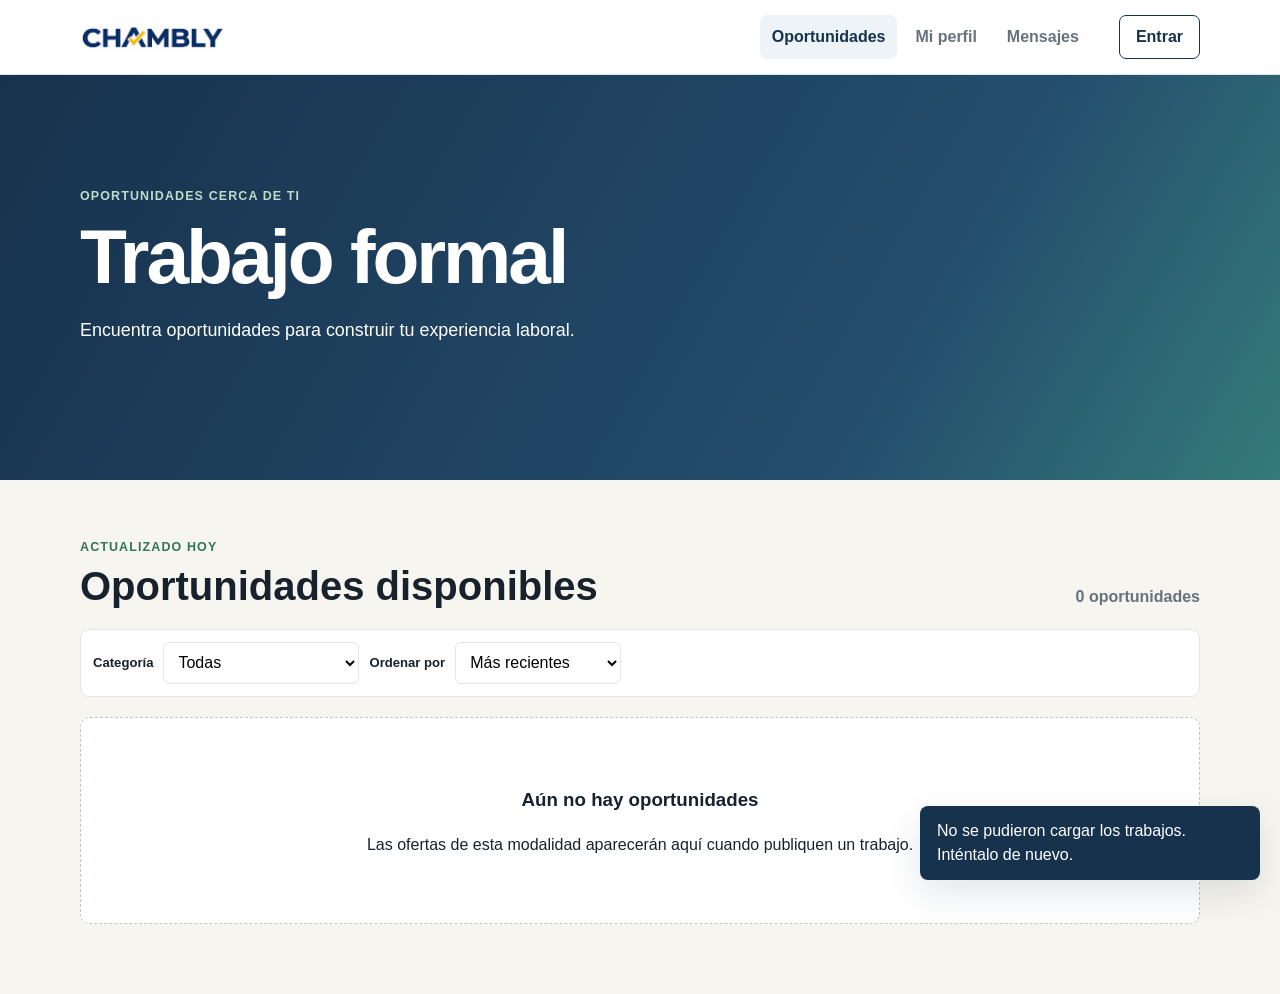
==== trabajoformal.html @ 886524de "Separar perfiles y modalidades Co-authored-by: Copilot App <223556219+Copilot@users.noreply.github.c" ====
<!doctype html>
<html lang="es">
<head>
  <meta charset="utf-8">
  <meta name="viewport" content="width=device-width, initial-scale=1">
  <meta name="theme-color" content="#17324d">
  <meta name="description" content="Encuentra oportunidades laborales formales en Lima con Chambly.">
  <title>Chambly | Trabajo formal</title>
  <link rel="stylesheet" href="styles.css">
</head>
<body class="work-page" data-job-type="Formal">
  <a class="skip-link" href="#contenido">Saltar al contenido</a>
  <datalist id="district-list">
    <option value="Ancón"><option value="Ate"><option value="Barranco"><option value="Breña">
    <option value="Carabayllo"><option value="Chaclacayo"><option value="Chorrillos">
    <option value="Cieneguilla"><option value="Comas"><option value="El Agustino">
    <option value="Independencia"><option value="Jesús María"><option value="La Molina">
    <option value="La Victoria"><option value="Lince"><option value="Los Olivos">
    <option value="Lurigancho"><option value="Lurín"><option value="Magdalena del Mar">
    <option value="Miraflores"><option value="Pachacámac"><option value="Pucusana">
    <option value="Pueblo Libre"><option value="Puente Piedra"><option value="Rímac">
    <option value="San Bartolo"><option value="San Borja"><option value="San Isidro">
    <option value="San Juan de Lurigancho"><option value="San Juan de Miraflores">
    <option value="San Luis"><option value="San Martín de Porres"><option value="Santa Anita">
    <option value="Santa María del Mar"><option value="Santa Rosa"><option value="Santiago de Surco">
    <option value="Surquillo"><option value="Villa El Salvador"><option value="Villa María del Triunfo">
  </datalist>
  <header class="header">
    <div class="container header-inner">
      <a class="brand" href="index.html" aria-label="Volver a elegir una modalidad">
        <img class="brand-image" src="assets/chambly-wordmark.png" alt="Chambly">
      </a>
      <nav class="desktop-nav" aria-label="Navegación principal">
        <button type="button" class="nav-link active" data-view="buscar">Oportunidades</button>
        <button type="button" class="nav-link" data-view="perfil">Mi perfil</button>
        <button type="button" class="nav-link" data-view="mensajes">Mensajes</button>
      </nav>
      <button class="account-button" type="button" id="account-button">Entrar</button>
    </div>
  </header>

  <main id="contenido">
    <section class="view active" id="buscar-view" aria-labelledby="buscar-title">
      <div class="hero">
        <div class="container">
          <div class="hero-copy">
            <p class="kicker">Oportunidades cerca de ti</p>
            <h1 id="buscar-title">Trabajo formal</h1>
            <p>Encuentra oportunidades para construir tu experiencia laboral.</p>
          </div>
        </div>
      </div>

      <div class="container listings-section">
        <div class="section-heading">
          <div>
            <p class="kicker">Actualizado hoy</p>
            <h2>Oportunidades disponibles</h2>
          </div>
          <p id="result-count" aria-live="polite"></p>
        </div>
        <div class="filter-row">
          <label for="category-filter">Categoría</label>
          <select id="category-filter">
            <option value="todas">Todas</option>
            <option value="Servicios">Servicios</option>
            <option value="Comercio">Comercio</option>
            <option value="Tecnología">Tecnología</option>
            <option value="Educación">Educación</option>
            <option value="Atención al cliente">Atención al cliente</option>
            <option value="Construcción">Construcción</option>
          </select>
          <label for="sort-filter">Ordenar por</label>
          <select id="sort-filter">
            <option value="recientes">Más recientes</option>
          </select>
        </div>
        <div class="job-grid" id="job-grid"></div>
      </div>
    </section>

    <section class="view" id="anunciar-view" aria-labelledby="anunciar-title">
      <div class="container narrow-page">
        <p class="kicker">Publica una oportunidad</p>
        <h1 id="anunciar-title">Anunciar un trabajo</h1>
        <p class="page-intro">Completa los datos. Las personas podrán postularse y conversar contigo desde el buzón.</p>

        <form class="publish-form" id="publish-form">
          <div class="form-grid">
            <div class="field">
              <label for="publish-title">Título del trabajo *</label>
              <input id="publish-title" name="title" required maxlength="70" placeholder="Ej. Ayuda para mudanza">
            </div>
            <div class="field">
              <label for="publish-category">Categoría *</label>
              <select id="publish-category" name="category" required>
                <option value="Servicios">Servicios</option>
                <option value="Comercio">Comercio</option>
                <option value="Tecnología">Tecnología</option>
                <option value="Educación">Educación</option>
                <option value="Atención al cliente">Atención al cliente</option>
                <option value="Construcción">Construcción</option>
              </select>
            </div>
            <div class="field">
              <label for="publish-applicant-limit">Máximo de postulantes *</label>
              <select id="publish-applicant-limit" name="applicantLimit" required>
                <option value="1">1 postulante</option>
                <option value="2">2 postulantes</option>
                <option value="3">3 postulantes</option>
                <option value="4">4 postulantes</option>
                <option value="5">5 postulantes</option>
                <option value="6">6 postulantes</option>
                <option value="7">7 postulantes</option>
                <option value="8">8 postulantes</option>
                <option value="9">9 postulantes</option>
                <option value="10" selected>10 postulantes</option>
              </select>
            </div>
            <div class="field">
              <label for="publish-city">Distrito de Lima *</label>
              <input id="publish-city" name="city" required maxlength="50" placeholder="Ej. Miraflores" list="district-list">
            </div>
            <div class="field">
              <label for="publish-pay">Pago o salario *</label>
              <input id="publish-pay" name="pay" required maxlength="60" placeholder="Ej. S/ 80 por día">
            </div>
            <div class="field">
              <label for="publish-schedule">Horario</label>
              <input id="publish-schedule" name="schedule" maxlength="60" placeholder="Ej. Sábado desde las 8:00 a. m.">
            </div>
          </div>
          <div class="field">
            <label for="publish-description">Descripción *</label>
            <textarea id="publish-description" name="description" required maxlength="800" rows="5" placeholder="Explica qué se necesita, dónde y qué debe saber hacer la persona."></textarea>
          </div>
          <button class="primary-button" type="submit">Publicar trabajo</button>
        </form>

        <section class="my-jobs" aria-labelledby="my-jobs-title">
          <div class="section-heading">
            <h2 id="my-jobs-title">Mis anuncios</h2>
            <span id="my-job-count"></span>
          </div>
          <div id="my-job-list"></div>
        </section>
      </div>
    </section>

    <section class="view" id="perfil-view" aria-labelledby="perfil-title">
      <div class="container narrow-page">
        <p class="kicker">Tu perfil de trabajo formal</p>
        <h1 id="perfil-title">Mi perfil</h1>
        <p class="page-intro">Administra la foto, el CV y el distrito de tu perfil para esta modalidad.</p>
        <form class="publish-form" id="profile-form">
          <div class="profile-editor">
            <img id="profile-photo-preview" class="profile-avatar" src="assets/no-profile.svg" alt="Foto de perfil">
            <div class="field">
              <label for="profile-photo">Foto de perfil</label>
              <input id="profile-photo" type="file" accept="image/png,image/jpeg,image/webp">
            </div>
          </div>
          <div class="field">
            <label for="profile-cv">CV en PDF</label>
            <input id="profile-cv" type="file" accept="application/pdf,.pdf">
            <a id="profile-cv-current" class="profile-cv-link" hidden target="_blank" rel="noopener">Ver CV guardado</a>
          </div>
          <div class="field">
            <label for="profile-district">Distrito donde te encuentras *</label>
            <input id="profile-district" list="district-list" maxlength="50" required placeholder="Busca tu distrito">
          </div>
          <button class="primary-button" type="submit">Guardar perfil</button>
        </form>
      </div>
    </section>

    <section class="view" id="mensajes-view" aria-labelledby="mensajes-title">
      <div class="container messages-page">
        <div class="messages-heading">
          <div>
            <p class="kicker">Buzón personal</p>
            <h1 id="mensajes-title">Mensajes</h1>
          </div>
        </div>
        <div class="messenger">
          <aside class="conversation-list" aria-label="Conversaciones">
            <div id="conversation-list"></div>
          </aside>
          <section class="chat-panel" aria-label="Chat">
            <div id="chat-empty" class="chat-empty">
              <div class="chat-empty-symbol" aria-hidden="true">●</div>
              <h2>Selecciona una conversación</h2>
              <p>Las postulaciones y respuestas aparecerán aquí.</p>
            </div>
            <div id="chat-active" hidden>
              <header class="chat-header">
                <div>
                  <strong id="chat-name"></strong>
                  <p id="chat-job"></p>
                </div>
              </header>
              <div class="chat-messages" id="chat-messages" aria-live="polite"></div>
              <form class="chat-form" id="chat-form">
                <label class="sr-only" for="chat-input">Escribe un mensaje</label>
                <input id="chat-input" autocomplete="off" maxlength="2000" required placeholder="Escribe un mensaje...">
                <button type="submit" aria-label="Enviar mensaje">Enviar</button>
              </form>
            </div>
          </section>
        </div>
      </div>
    </section>
  </main>

  <dialog id="auth-dialog" aria-labelledby="auth-title">
    <button class="dialog-close" type="button" data-close-dialog aria-label="Cerrar">×</button>
    <div id="auth-content"></div>
  </dialog>

  <dialog id="job-dialog" aria-labelledby="job-dialog-title">
    <button class="dialog-close" type="button" data-close-dialog aria-label="Cerrar">×</button>
    <div id="job-dialog-content"></div>
  </dialog>

  <dialog id="profile-dialog" aria-labelledby="profile-dialog-title">
    <button class="dialog-close" type="button" data-close-dialog aria-label="Cerrar">×</button>
    <div id="profile-dialog-content"></div>
  </dialog>

  <div class="toast" id="toast" role="status" aria-live="polite"></div>
  <script src="script.js"></script>
</body>
</html>
---- styles.css ----
:root {
  --ink: #17222d;
  --muted: #66727d;
  --navy: #17324d;
  --blue: #1d6fa5;
  --blue-dark: #155b89;
  --mint: #deefe8;
  --green: #31745a;
  --orange: #f3a847;
  --cream: #f7f5ef;
  --white: #fff;
  --line: #dfe5e8;
  --shadow: 0 14px 36px rgba(23, 50, 77, .12);
}

* { box-sizing: border-box; }
html { scroll-behavior: smooth; }
body { margin: 0; color: var(--ink); background: var(--cream); font-family: Arial, Helvetica, sans-serif; line-height: 1.5; }
button, input, select, textarea { font: inherit; }
button, a, input, select, textarea { outline-offset: 3px; }
:focus-visible { outline: 3px solid #f2b84b; }
.sr-only { position: absolute; width: 1px; height: 1px; padding: 0; margin: -1px; overflow: hidden; clip: rect(0,0,0,0); white-space: nowrap; border: 0; }
.skip-link { position: fixed; z-index: 100; top: -100px; left: 12px; padding: 10px 14px; color: white; background: var(--navy); border-radius: 6px; }
.skip-link:focus { top: 12px; }
.container { width: min(1120px, calc(100% - 40px)); margin-inline: auto; }

.header { display: block; position: sticky; top: 0; z-index: 30; background: rgba(255,255,255,.97); border-bottom: 1px solid var(--line); }
.header-inner { min-height: 74px; display: flex; align-items: center; justify-content: space-between; gap: 28px; }
.brand { display: flex; align-items: center; gap: 10px; border: 0; color: var(--navy); background: transparent; font-weight: 900; font-size: 1.12rem; text-decoration: none; cursor: pointer; }
.brand-image { width: 145px; height: auto; display: block; border-radius: 8px; }
.desktop-nav { display: flex; align-items: center; gap: 6px; margin-left: auto; }
.nav-link { min-height: 44px; padding: 8px 12px; border: 0; border-radius: 7px; color: var(--muted); background: transparent; font-weight: 800; cursor: pointer; }
.nav-link:hover, .nav-link.active { color: var(--navy); background: #edf3f6; }
.account-button { min-height: 44px; padding: 8px 16px; border: 1px solid var(--navy); border-radius: 7px; color: var(--navy); background: white; font-weight: 900; cursor: pointer; }
.account-button:hover { color: white; background: var(--navy); }

.view { display: none; }
.view.active { display: block; }
body[data-job-type="Formal"] #anunciar-view { display: none !important; }
.welcome-page { min-height: calc(100vh - 74px); display: grid; place-items: center; padding: 36px 20px; color: white; background: linear-gradient(145deg, #19334f 0%, #233d58 55%, #172b42 100%); text-align: center; }
.welcome-content { max-width: 900px; }
.welcome-content .kicker { color: #e5c25b; }
.welcome-content h1 { font-size: clamp(2.4rem, 5vw, 3.5rem); letter-spacing: 0; }
.welcome-question { margin: 8px 0 22px; font-size: clamp(1.25rem, 3vw, 1.8rem); }
.work-choice-grid { display: grid; grid-template-columns: repeat(2, minmax(0, 1fr)); max-width: 760px; margin-inline: auto; }
.work-choice { min-height: 360px; display: flex; align-items: center; flex-direction: column; justify-content: space-between; gap: 12px; padding: 10px 22px 18px; border: 0; color: white; background: transparent; cursor: pointer; }
.work-choice + .work-choice { border-left: 3px solid rgba(255,255,255,.85); }
.work-choice:hover .choice-illustration { transform: translateY(-4px); }
.choice-title { font-size: clamp(1.35rem, 3vw, 1.7rem); font-weight: 900; line-height: 1.2; }
.choice-illustration { width: min(190px, 90%); display: block; transition: transform .18s ease; }
.choice-illustration svg { width: 100%; height: auto; overflow: visible; }
.no-profile-icon { width: min(180px, 80%); }
.work-choice { text-decoration: none; }
.choice-caption { font-size: clamp(1.15rem, 2.8vw, 1.6rem); line-height: 1.25; }
.kicker { margin: 0 0 7px; color: var(--green); font-size: .78rem; font-weight: 900; letter-spacing: .09em; text-transform: uppercase; }
h1, h2 { line-height: 1.12; }
h1 { margin: 0; font-size: clamp(2.4rem, 6vw, 4.8rem); letter-spacing: -.04em; }
h2 { margin: 0; font-size: clamp(1.7rem, 4vw, 2.5rem); }

.hero { min-height: 405px; display: grid; align-items: center; color: white; background: linear-gradient(120deg, var(--navy) 0%, #244d6d 70%, #347b7a 100%); }
.hero-copy p:not(.kicker) { max-width: 620px; margin: 18px 0 24px; font-size: 1.12rem; }
.hero .kicker { color: #bddcca; }
.primary-button { min-height: 48px; padding: 10px 18px; border: 0; border-radius: 7px; color: white; background: var(--blue); font-weight: 900; cursor: pointer; }
.primary-button:hover { background: var(--blue-dark); }
.primary-button:disabled { opacity: .7; cursor: wait; }

.listings-section { padding-block: 58px 70px; }
.section-heading { display: flex; align-items: end; justify-content: space-between; gap: 20px; margin-bottom: 20px; }
.section-heading > p { margin: 0; color: var(--muted); font-weight: 800; }
.filter-row { display: flex; align-items: center; gap: 10px; margin-bottom: 20px; padding: 12px; background: white; border: 1px solid var(--line); border-radius: 9px; }
.filter-row label { font-size: .82rem; font-weight: 900; }
.filter-row select { min-height: 42px; padding: 8px 34px 8px 10px; border: 1px solid var(--line); border-radius: 6px; background: white; }
.job-grid { display: grid; grid-template-columns: repeat(2, minmax(0,1fr)); gap: 16px; }
.job-card { display: flex; flex-direction: column; min-height: 250px; padding: 20px; background: white; border: 1px solid var(--line); border-radius: 11px; transition: transform .16s, box-shadow .16s; }
.job-card:hover { transform: translateY(-3px); box-shadow: var(--shadow); }
.job-card-head { display: flex; align-items: start; justify-content: space-between; gap: 12px; }
.job-types { display: flex; flex-wrap: wrap; gap: 6px; }
.pill { padding: 5px 9px; border-radius: 999px; font-size: .78rem; font-weight: 900; }
.pill-rapido { color: #81520a; background: #fff1cf; }
.pill-formal { color: var(--green); background: var(--mint); }
.job-card h3 { margin: 16px 0 5px; font-size: 1.24rem; }
.job-meta { margin: 0; color: var(--muted); }
.job-description { margin: 12px 0; display: -webkit-box; -webkit-line-clamp: 2; -webkit-box-orient: vertical; overflow: hidden; }
.job-card-foot { display: flex; align-items: end; justify-content: space-between; gap: 12px; margin-top: auto; }
.job-pay { font-weight: 900; }
.secondary-button, .details-button { min-height: 42px; padding: 8px 13px; border: 1px solid var(--blue); border-radius: 7px; color: var(--blue-dark); background: white; font-weight: 900; cursor: pointer; }
.secondary-button:hover, .details-button:hover { color: white; background: var(--blue); }
.empty-state { grid-column: 1/-1; padding: 50px 20px; text-align: center; background: white; border: 1px dashed #bac7cd; border-radius: 10px; }

.narrow-page, .messages-page { min-height: calc(100vh - 74px); padding-block: 52px 70px; }
.page-intro { max-width: 720px; color: var(--muted); font-size: 1.05rem; }
.profile-editor { display: flex; align-items: center; gap: 22px; }
.profile-avatar { width: 128px; height: 128px; flex: none; object-fit: cover; border-radius: 50%; background: #c6c8cc; }
.profile-cv-link { width: fit-content; color: var(--blue-dark); font-weight: 800; }
#profile-dialog-content .profile-avatar { margin-bottom: 14px; }
#profile-dialog-content h2 { margin: 0 0 12px; }
.publish-form { margin-top: 26px; padding: 24px; background: white; border: 1px solid var(--line); border-radius: 12px; }
.form-grid { display: grid; grid-template-columns: repeat(2,1fr); gap: 16px; }
.field { display: grid; gap: 7px; margin-bottom: 16px; }
.field[hidden] { display: none; }
.field label { font-size: .88rem; font-weight: 900; }
.field input, .field select, .field textarea { width: 100%; padding: 11px 12px; border: 1px solid var(--line); border-radius: 7px; background: white; }
.field textarea { resize: vertical; }
.my-jobs { margin-top: 34px; }
.my-job-row { display: grid; grid-template-columns: minmax(0,1fr) repeat(3,auto); align-items: center; gap: 10px; margin-bottom: 10px; padding: 14px; background: white; border: 1px solid var(--line); border-radius: 9px; }
.my-job-row strong, .my-job-row span { display: block; }
.my-job-row span { color: var(--muted); font-size: .88rem; }
.accept-button { border-color: var(--green); color: var(--green); }
.accept-button:hover { background: var(--green); }
.delete-button { border-color: #b33939; color: #a52e2e; }
.delete-button:hover { background: #a52e2e; }
.owner-notice { margin-top: 20px; padding: 12px 14px; color: var(--navy); background: #edf3f6; border-radius: 8px; }

.messages-heading { margin-bottom: 20px; }
.messenger { min-height: 520px; display: grid; grid-template-columns: 280px 1fr; overflow: hidden; background: white; border: 1px solid var(--line); border-radius: 12px; }
.conversation-list { border-right: 1px solid var(--line); background: #fafbfa; }
.conversation-item { width: 100%; display: block; padding: 14px 16px; border: 0; border-bottom: 1px solid var(--line); text-align: left; background: transparent; cursor: pointer; }
.conversation-item.active { background: #edf3f6; box-shadow: inset 4px 0 var(--blue); }
.conversation-item strong { display: block; }
.conversation-item span { display: block; margin-top: 3px; color: var(--muted); font-size: .82rem; }
.chat-panel { min-width: 0; }
.chat-empty { height: 100%; display: grid; place-content: center; text-align: center; color: var(--muted); }
.chat-empty[hidden] { display: none; }
.chat-empty-symbol { width: 54px; height: 54px; display: grid; place-items: center; margin: 0 auto 12px; color: var(--blue); background: #edf3f6; border-radius: 50%; }
.chat-empty h2 { color: var(--ink); font-size: 1.3rem; }
#chat-active { height: 520px; display: grid; grid-template-rows: auto 1fr auto; }
#chat-active[hidden] { display: none; }
.chat-header { padding: 12px 16px; border-bottom: 1px solid var(--line); }
.chat-header p { margin: 2px 0 0; color: var(--muted); font-size: .84rem; }
.chat-messages { overflow-y: auto; padding: 16px; background: #fcfdfc; }
.message { max-width: 72%; margin-bottom: 9px; padding: 9px 12px; border-radius: 9px 9px 9px 3px; background: #edf3f6; }
.message.mine { margin-left: auto; color: white; background: var(--blue); border-radius: 9px 9px 3px 9px; }
.message small { display: block; margin-top: 4px; opacity: .75; }
.chat-form { display: grid; grid-template-columns: 1fr auto; gap: 8px; padding: 12px; border-top: 1px solid var(--line); }
.chat-form input { min-width: 0; height: 44px; padding-inline: 12px; border: 1px solid var(--line); border-radius: 7px; }
.chat-form button { min-width: 82px; border: 0; border-radius: 7px; color: white; background: var(--blue); font-weight: 900; cursor: pointer; }

dialog { width: min(560px, calc(100% - 32px)); max-height: calc(100vh - 32px); padding: 26px; border: 0; border-radius: 12px; box-shadow: 0 20px 60px rgba(0,0,0,.25); }
dialog::backdrop { background: rgba(23,34,45,.68); }
.dialog-close { width: 40px; height: 40px; float: right; border: 1px solid var(--line); border-radius: 50%; background: white; font-size: 1.4rem; cursor: pointer; }
#auth-content h2, #job-dialog-content h2 { margin: 5px 44px 12px 0; }
.auth-tabs { display: flex; gap: 6px; margin-bottom: 18px; }
.auth-tabs button { min-height: 40px; padding-inline: 12px; border: 0; border-radius: 6px; background: #edf3f6; font-weight: 900; cursor: pointer; }
.auth-tabs button.active { color: white; background: var(--navy); }
.auth-recovery { display: block; margin: -4px 0 16px auto; padding: 4px; border: 0; color: var(--blue-dark); background: transparent; text-decoration: underline; cursor: pointer; }
.auth-recovery:disabled { opacity: .65; cursor: wait; }
.auth-feedback { margin: 0 0 14px; padding: 10px 12px; border-radius: 7px; color: var(--navy); background: #edf3f6; }
.auth-feedback.error { color: #842029; background: #f8d7da; }
.auth-feedback[hidden] { display: none; }
.dialog-actions { display: flex; gap: 9px; margin-top: 20px; }
.dialog-actions button { flex: 1; }
.toast { position: fixed; z-index: 60; right: 20px; bottom: 20px; max-width: 340px; padding: 13px 17px; color: white; background: var(--navy); border-radius: 8px; box-shadow: var(--shadow); opacity: 0; transform: translateY(12px); pointer-events: none; transition: .18s; }
.toast.visible { opacity: 1; transform: translateY(0); }

@media (max-width: 760px) {
  .container { width: calc(100% - 28px); }
  .header-inner { min-height: 0; display: grid; grid-template-columns: 1fr auto; gap: 6px 8px; padding-block: 8px; }
  .brand-image { width: 108px; }
  .desktop-nav { grid-column: 1 / -1; grid-row: 2; width: 100%; justify-content: space-around; flex-wrap: wrap; margin: 0; }
  .nav-link { min-height: 40px; padding: 6px 8px; font-size: .82rem; }
  .account-button { min-width: 60px; padding-inline: 8px; }
  .work-choice-grid { width: 100%; }
  .work-choice { min-width: 0; min-height: 320px; padding: 8px 10px; }
  .choice-title { font-size: clamp(1rem, 4vw, 1.3rem); }
  .choice-caption { font-size: clamp(.95rem, 3.8vw, 1.2rem); }
  .choice-illustration { width: min(145px, 95%); }
  .welcome-content h1 { font-size: clamp(2rem, 9vw, 2.7rem); }
  .welcome-page { min-height: calc(100vh - 112px); }
  .hero-copy p:not(.kicker) { font-size: 1rem; }
  .job-grid { grid-template-columns: 1fr; }
  .filter-row { align-items: stretch; flex-direction: column; }
  .filter-row select { width: 100%; }
  .section-heading { align-items: start; flex-direction: column; }
  .form-grid { grid-template-columns: 1fr; }
  .profile-editor { align-items: start; flex-direction: column; gap: 8px; }
  .my-job-row { grid-template-columns: 1fr; }
  .messenger { grid-template-columns: 1fr; }
  .conversation-list { max-height: 170px; overflow-y: auto; border-right: 0; border-bottom: 1px solid var(--line); }
  #chat-active { height: 440px; }
  .message { max-width: 88%; }
}
@media (prefers-reduced-motion: reduce) { html { scroll-behavior: auto; } * { transition-duration: .01ms !important; } }
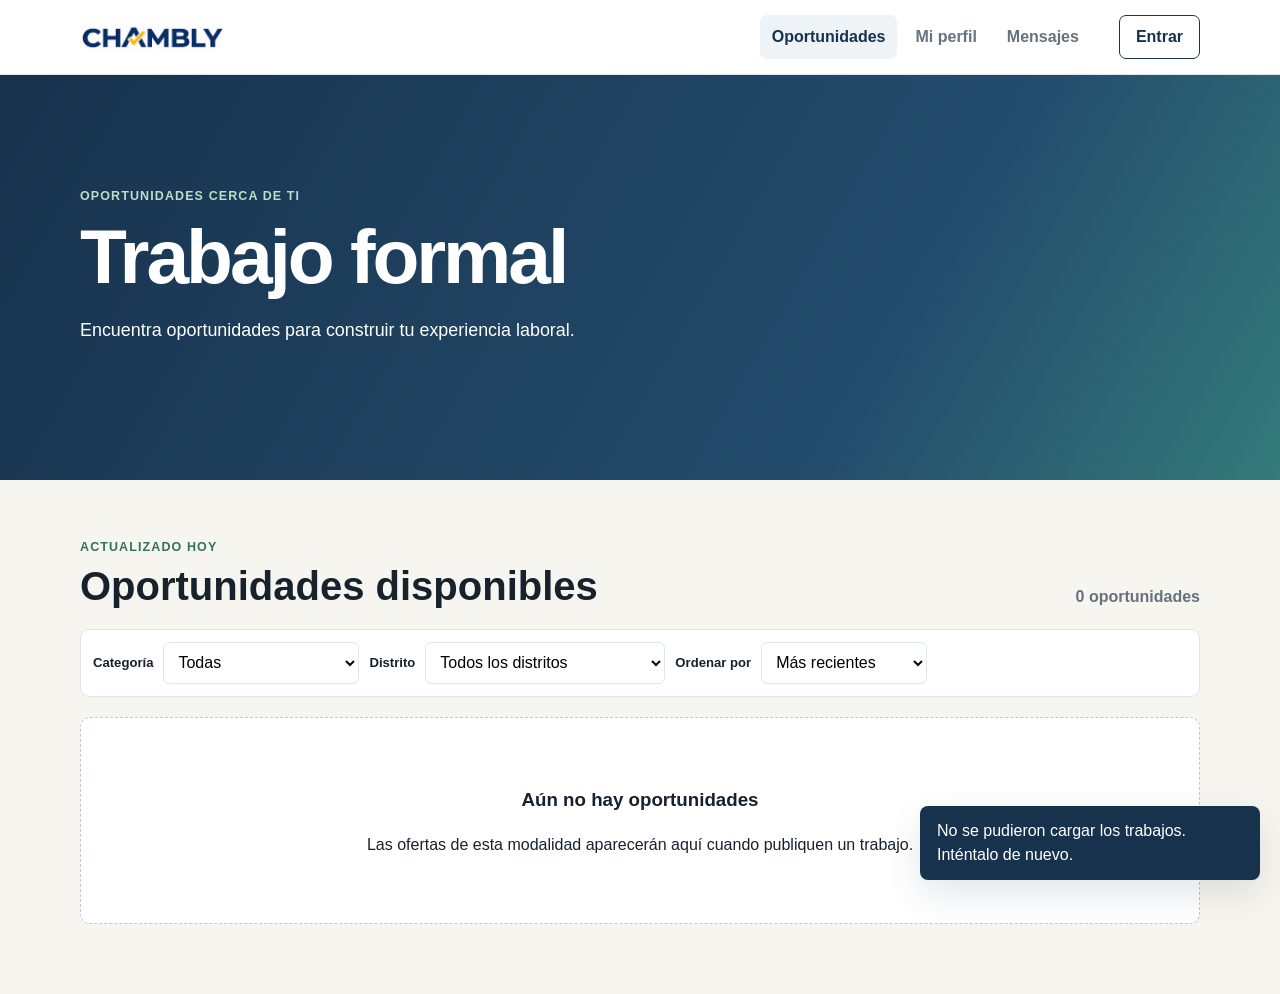
==== commit e247b97a: "Añadir filtros por distrito y avatar rápido Co-authored-by: Copilot App <223556219+Copilot@users.nor" ====
--- a/trabajoformal.html
+++ b/trabajoformal.html
@@ -70,6 +70,10 @@
             <option value="Atención al cliente">Atención al cliente</option>
             <option value="Construcción">Construcción</option>
           </select>
+          <label for="district-filter">Distrito</label>
+          <select id="district-filter">
+            <option value="">Todos los distritos</option>
+          </select>
           <label for="sort-filter">Ordenar por</label>
           <select id="sort-filter">
             <option value="recientes">Más recientes</option>
--- a/styles.css
+++ b/styles.css
@@ -18,7 +18,7 @@
 body { margin: 0; color: var(--ink); background: var(--cream); font-family: Arial, Helvetica, sans-serif; line-height: 1.5; }
 button, input, select, textarea { font: inherit; }
 button, a, input, select, textarea { outline-offset: 3px; }
-:focus-visible { outline: 3px solid #f2b84b; }
+:focus-visible { outline: 3px solid var(--navy); box-shadow: 0 0 0 3px #fff; }
 .sr-only { position: absolute; width: 1px; height: 1px; padding: 0; margin: -1px; overflow: hidden; clip: rect(0,0,0,0); white-space: nowrap; border: 0; }
 .skip-link { position: fixed; z-index: 100; top: -100px; left: 12px; padding: 10px 14px; color: white; background: var(--navy); border-radius: 6px; }
 .skip-link:focus { top: 12px; }
@@ -39,7 +39,6 @@
 body[data-job-type="Formal"] #anunciar-view { display: none !important; }
 .welcome-page { min-height: calc(100vh - 74px); display: grid; place-items: center; padding: 36px 20px; color: white; background: linear-gradient(145deg, #19334f 0%, #233d58 55%, #172b42 100%); text-align: center; }
 .welcome-content { max-width: 900px; }
-.welcome-content .kicker { color: #e5c25b; }
 .welcome-content h1 { font-size: clamp(2.4rem, 5vw, 3.5rem); letter-spacing: 0; }
 .welcome-question { margin: 8px 0 22px; font-size: clamp(1.25rem, 3vw, 1.8rem); }
 .work-choice-grid { display: grid; grid-template-columns: repeat(2, minmax(0, 1fr)); max-width: 760px; margin-inline: auto; }
@@ -50,6 +49,7 @@
 .choice-illustration { width: min(190px, 90%); display: block; transition: transform .18s ease; }
 .choice-illustration svg { width: 100%; height: auto; overflow: visible; }
 .no-profile-icon { width: min(180px, 80%); }
+.welcome-profile-avatar { width: min(180px, 80%); aspect-ratio: 1; height: auto; border-radius: 50%; object-fit: cover; overflow: hidden; background: #c6c8cc; }
 .work-choice { text-decoration: none; }
 .choice-caption { font-size: clamp(1.15rem, 2.8vw, 1.6rem); line-height: 1.25; }
 .kicker { margin: 0 0 7px; color: var(--green); font-size: .78rem; font-weight: 900; letter-spacing: .09em; text-transform: uppercase; }
